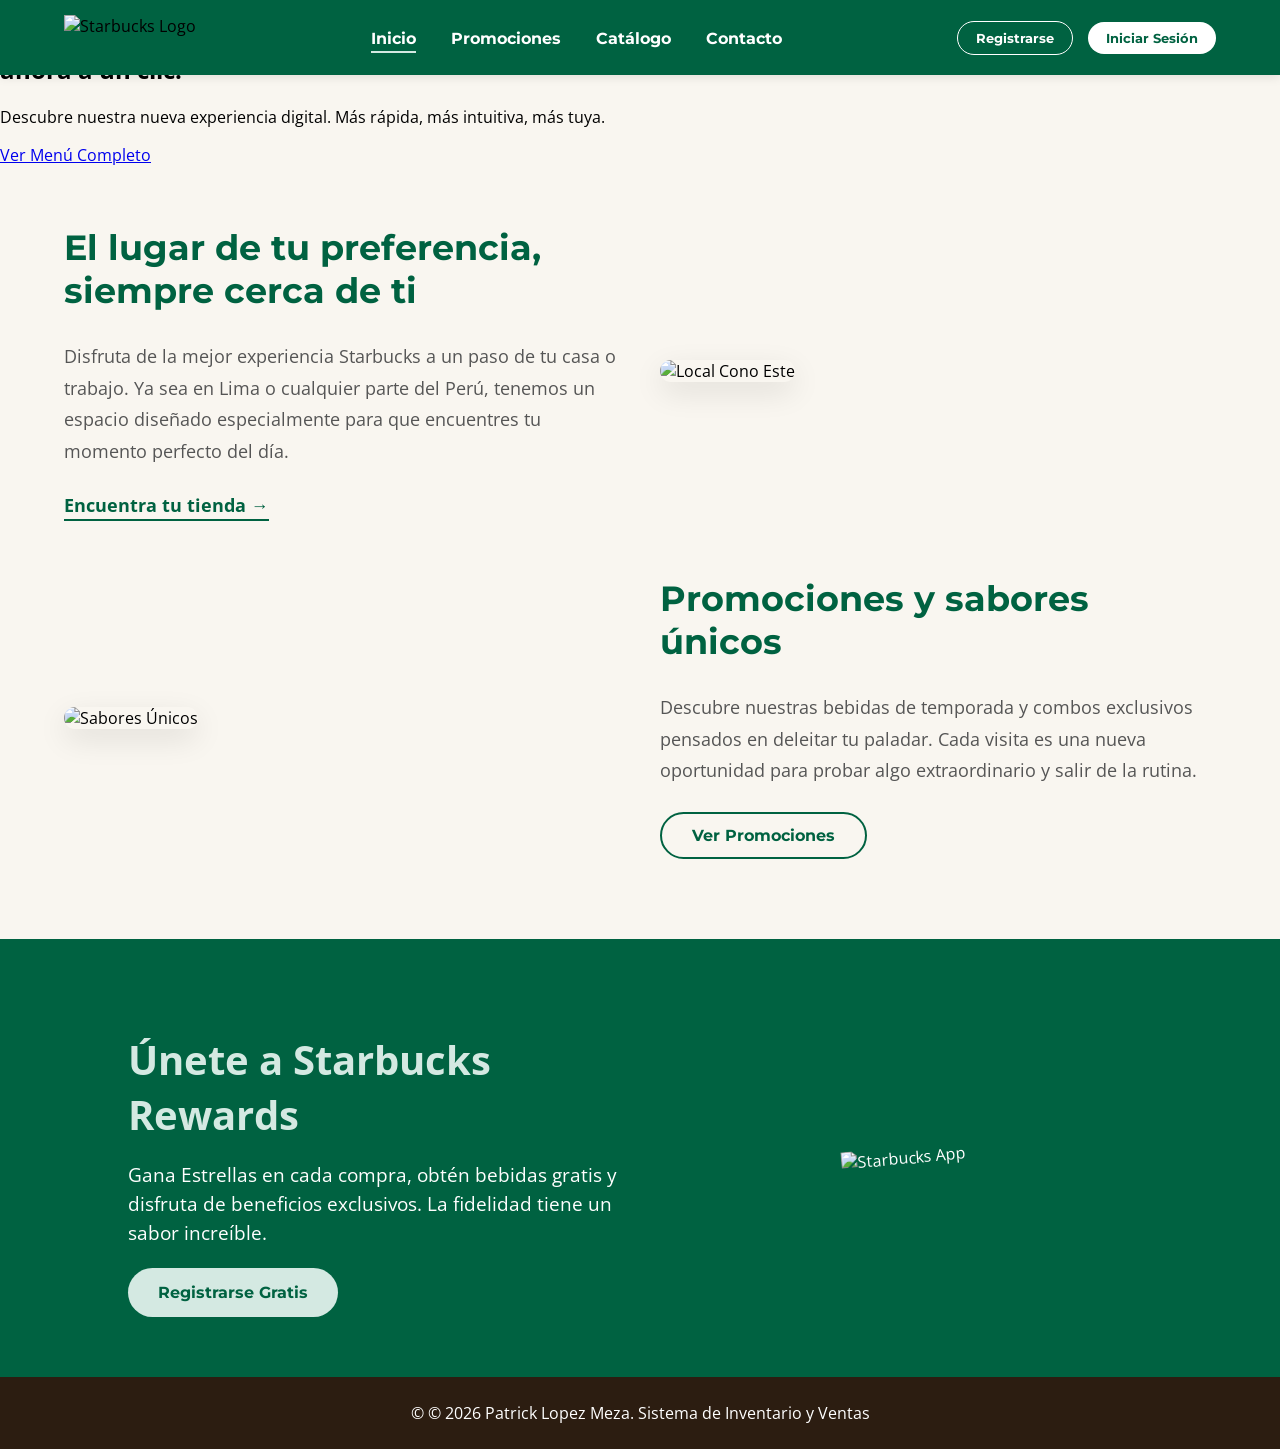
==== index.html @ 4b35770b "Actualizar autor del proyecto a Lopez Meza Patrick" ====
<!DOCTYPE html>
<html lang="es">
<head>
    <meta charset="UTF-8">
    <meta name="viewport" content="width=device-width, initial-scale=1.0">
    <title>Starbucks Perú | Inicio</title>
    <link rel="stylesheet" href="style.css">
    <link href="https://fonts.googleapis.com/css2?family=Montserrat:wght@400;700&family=Open+Sans:wght@400;600&display=swap" rel="stylesheet">
</head>
<body style="margin: 0; font-family: 'Open Sans', sans-serif; background-color: var(--crema, #f9f6f0);">

    <!-- HEADER UNIFICADO MAESTRO -->
    <header class="navbar" style="display: flex; justify-content: space-between; align-items: center; padding: 15px 5%; background-color: var(--verde-sirena, #006241); position: fixed; top: 0; width: 100%; z-index: 1000; box-shadow: 0 2px 10px rgba(0,0,0,0.1); box-sizing: border-box;">
        <div class="logo-container" style="display: flex; align-items: center;">
            <img src="logo.png" alt="Starbucks Logo" class="logo" style="height: 45px;">
        </div>
        <nav style="flex-grow: 1; text-align: center;">
            <ul class="nav-links" style="display: inline-flex; gap: 35px; list-style: none; margin: 0; padding: 0;">
                <li><a href="index.html" style="color: white; text-decoration: none; font-weight: bold; font-family: 'Montserrat', sans-serif; font-size: 1rem; border-bottom: 2px solid #d4e9e2; padding-bottom: 3px;">Inicio</a></li>
                <li><a href="promociones.html" style="color: white; text-decoration: none; font-weight: bold; font-family: 'Montserrat', sans-serif; font-size: 1rem;">Promociones</a></li>
                <li><a href="catalogo.html" style="color: white; text-decoration: none; font-weight: bold; font-family: 'Montserrat', sans-serif; font-size: 1rem;">Catálogo</a></li>
                <li><a href="contacto.html" style="color: white; text-decoration: none; font-weight: bold; font-family: 'Montserrat', sans-serif; font-size: 1rem;">Contacto</a></li>
            </ul>
        </nav>
        <div id="menu-usuario" style="display: flex; align-items: center; gap: 15px;">
            <button onclick="document.getElementById('modal-registro').style.display='flex'" style="background: transparent; border: 1px solid white; color: white; padding: 8px 18px; border-radius: 20px; font-weight: bold; cursor: pointer; font-family: 'Montserrat', sans-serif; transition: 0.3s;">Registrarse</button>
            <button onclick="document.getElementById('modal-login').style.display='flex'" style="background: white; border: none; color: var(--verde-sirena, #006241); padding: 8px 18px; border-radius: 20px; font-weight: bold; cursor: pointer; font-family: 'Montserrat', sans-serif; transition: 0.3s;">Iniciar Sesión</button>
        </div>
    </header>

    <main>
        <!-- HEROE O INICIO (LIMPIO PARA QUE MUESTRE LA FOTO) -->
        <section class="hero">
            <div class="hero-content">
                <h1>El arte del café,<br>ahora a un clic.</h1>
                <p>Descubre nuestra nueva experiencia digital. Más rápida, más intuitiva, más tuya.</p>
                <a href="catalogo.html" class="btn-secondary">Ver Menú Completo</a>
            </div>
        </section>

        <!-- SECCIÓN 1: CONO ESTE -->
        <section style="display: flex; flex-wrap: wrap; align-items: center; max-width: 1200px; margin: 60px auto; padding: 0 5%; gap: 40px;">
            <div style="flex: 1; min-width: 300px;">
                <h2 style="color: var(--verde-sirena, #006241); font-family: 'Montserrat', sans-serif; font-size: 2.2rem; margin-top: 0;">El lugar de tu preferencia, siempre cerca de ti</h2>
                <p style="color: #555; font-size: 1.1rem; line-height: 1.8; margin-bottom: 25px;">Disfruta de la mejor experiencia Starbucks a un paso de tu casa o trabajo. Ya sea en Lima o cualquier parte del Perú, tenemos un espacio diseñado especialmente para que encuentres tu momento perfecto del día.</p>
                <a href="contacto.html" style="color: var(--verde-sirena, #006241); font-weight: bold; text-decoration: none; border-bottom: 2px solid var(--verde-sirena, #006241); padding-bottom: 2px; font-size: 1.1rem;">Encuentra tu tienda &rarr;</a>
            </div>
            <div style="flex: 1; min-width: 300px;">
                <img src="cono-este.jpg" alt="Local Cono Este" style="width: 100%; border-radius: 15px; box-shadow: 0 10px 30px rgba(0,0,0,0.1); object-fit: cover; height: 350px;">
            </div>
        </section>

        <!-- SECCIÓN 2: SABORES ÚNICOS -->
        <section style="display: flex; flex-wrap: wrap; align-items: center; max-width: 1200px; margin: 60px auto 80px auto; padding: 0 5%; gap: 40px; flex-direction: row-reverse;">
            <div style="flex: 1; min-width: 300px;">
                <h2 style="color: var(--verde-sirena, #006241); font-family: 'Montserrat', sans-serif; font-size: 2.2rem; margin-top: 0;">Promociones y sabores únicos</h2>
                <p style="color: #555; font-size: 1.1rem; line-height: 1.8; margin-bottom: 25px;">Descubre nuestras bebidas de temporada y combos exclusivos pensados en deleitar tu paladar. Cada visita es una nueva oportunidad para probar algo extraordinario y salir de la rutina.</p>
                <a href="promociones.html" style="display: inline-block; background: transparent; color: var(--verde-sirena, #006241); padding: 12px 30px; border-radius: 30px; text-decoration: none; font-weight: bold; font-family: 'Montserrat', sans-serif; border: 2px solid var(--verde-sirena, #006241); transition: 0.3s;">Ver Promociones</a>
            </div>
            <div style="flex: 1; min-width: 300px;">
                <img src="fav-3.jpg" alt="Sabores Únicos" style="width: 100%; border-radius: 15px; box-shadow: 0 10px 30px rgba(0,0,0,0.1); object-fit: cover; height: 350px;">
            </div>
        </section>

        <!-- BANNER: STARBUCKS APLICACION -->
        <section class="rewards-banner" style="background-color: var(--verde-sirena, #006241); color: white; padding: 60px 10%; display: flex; align-items: center; justify-content: space-between; flex-wrap: wrap; gap: 30px;">
            <div style="flex: 1; min-width: 300px;">
                <h2 style="font-size: 2.5rem; margin-bottom: 15px; color: var(--verde-menta, #d4e9e2);">Únete a Starbucks Rewards</h2>
                <p style="font-size: 1.2rem; line-height: 1.5; margin-bottom: 20px;">Gana Estrellas en cada compra, obtén bebidas gratis y disfruta de beneficios exclusivos. La fidelidad tiene un sabor increíble.</p>
                <a href="#" onclick="document.getElementById('modal-registro').style.display='flex'" style="display: inline-block; background-color: var(--verde-menta, #d4e9e2); color: var(--verde-sirena, #006241); border: none; padding: 15px 30px; border-radius: 30px; text-decoration: none; font-weight: bold; font-family: 'Montserrat', sans-serif;">Registrarse Gratis</a>
            </div>
            <div style="flex: 1; min-width: 250px; text-align: center;">
                <img src="app-rewards.png" alt="Starbucks App" style="width: 100%; max-width: 250px; transform: rotate(-5deg);">
            </div>
        </section>
    </main>

    <!-- PIE DE PÁGINA -->
    <footer style="background-color: var(--cafe-oscuro, #2c1d11); color: white; text-align: center; padding: 25px;">
        <p style="margin: 0;">&copy; &copy; 2026 Patrick Lopez Meza. Sistema de Inventario y Ventas</p>
    </footer>

    <!-- MODALES Y CARRITO (MANTENIDOS INTACTOS Y OCULTOS POR DEFECTO) -->
    <div id="modal-registro" style="display: none; position: fixed; top: 0; left: 0; width: 100%; height: 100%; background: rgba(0,0,0,0.6); z-index: 2000; justify-content: center; align-items: center;">
        <div style="background: white; padding: 40px; border-radius: 15px; width: 90%; max-width: 500px; max-height: 90vh; overflow-y: auto; box-shadow: 0 10px 25px rgba(0,0,0,0.2);">
            <h2 style="color: var(--verde-sirena); margin-bottom: 25px; text-align: center;">Crear Cuenta</h2>
            <form id="form-registro" style="display: flex; flex-direction: column; gap: 15px;">
                <input type="text" id="reg-nombre" placeholder="Nombre completo" required style="padding: 12px; border: 1px solid #ddd; border-radius: 8px;">
                <div style="display: flex; gap: 10px;">
                    <input type="text" id="reg-apaterno" placeholder="Apellido Paterno" required style="padding: 12px; border: 1px solid #ddd; border-radius: 8px; width: 50%;">
                    <input type="text" id="reg-amaterno" placeholder="Apellido Materno" required style="padding: 12px; border: 1px solid #ddd; border-radius: 8px; width: 50%;">
                </div>
                <input type="tel" id="reg-telefono" placeholder="Teléfono" style="padding: 12px; border: 1px solid #ddd; border-radius: 8px;">
                <div style="display: flex; gap: 10px;">
                    <input type="text" id="reg-dni" placeholder="DNI (8 dígitos)" maxlength="8" style="padding: 12px; border: 1px solid #ddd; border-radius: 8px; width: 50%;">
                    <input type="text" id="reg-ruc" placeholder="RUC (Opcional)" maxlength="11" style="padding: 12px; border: 1px solid #ddd; border-radius: 8px; width: 50%;">
                </div>
                <input type="email" id="reg-correo" placeholder="Correo electrónico" required style="padding: 12px; border: 1px solid #ddd; border-radius: 8px;">
                <input type="password" id="reg-password" placeholder="Contraseña" required autocomplete="new-password" style="padding: 12px; border: 1px solid #ddd; border-radius: 8px;">
                
                <button type="submit" style="background-color: var(--verde-sirena); color: white; padding: 15px; border: none; border-radius: 25px; font-weight: bold; cursor: pointer; margin-top: 10px;">Registrarme</button>
                <button type="button" onclick="document.getElementById('modal-registro').style.display='none'" style="background: none; border: none; color: #777; text-decoration: underline; cursor: pointer; margin-top: 5px;">Cancelar</button>
            </form>
        </div>
    </div>

    <div id="modal-login" style="display: none; position: fixed; top: 0; left: 0; width: 100%; height: 100%; background: rgba(0,0,0,0.6); z-index: 2000; justify-content: center; align-items: center;">
        <div style="background: white; padding: 40px; border-radius: 15px; width: 90%; max-width: 400px; box-shadow: 0 10px 25px rgba(0,0,0,0.2);">
            <h2 style="color: var(--verde-sirena); margin-bottom: 25px; text-align: center;">Iniciar Sesión</h2>
            <form id="form-login" style="display: flex; flex-direction: column; gap: 15px;">
                <input type="email" id="login-correo" placeholder="Correo electrónico" required style="padding: 12px; border: 1px solid #ddd; border-radius: 8px;">
                <input type="password" id="login-password" placeholder="Contraseña" required autocomplete="current-password" style="padding: 12px; border: 1px solid #ddd; border-radius: 8px;">
                
                <button type="submit" style="background-color: var(--verde-sirena); color: white; padding: 15px; border: none; border-radius: 25px; font-weight: bold; cursor: pointer; margin-top: 10px;">Ingresar</button>
                <button type="button" onclick="document.getElementById('modal-login').style.display='none'" style="background: none; border: none; color: #777; text-decoration: underline; cursor: pointer; margin-top: 5px;">Cancelar</button>
            </form>
        </div>
    </div>

    <div id="overlay-carrito" onclick="cerrarCarrito()" style="display: none; position: fixed; top: 0; left: 0; width: 100%; height: 100vh; background: rgba(0,0,0,0.5); z-index: 1999; backdrop-filter: blur(2px);"></div>
    
    <div id="panel-carrito" style="display: none; position: fixed; top: 0; right: -400px; width: 100%; max-width: 400px; height: 100vh; background: white; box-shadow: -5px 0 25px rgba(0,0,0,0.2); z-index: 2000; flex-direction: column; transition: right 0.3s ease;">
        <div style="padding: 20px; background: var(--verde-sirena, #006241); color: white; display: flex; justify-content: space-between; align-items: center;">
            <h2 style="margin: 0; font-size: 1.5rem;">Mi Pedido 🛒</h2>
            <button onclick="cerrarCarrito()" style="background: none; border: none; color: white; font-size: 2rem; cursor: pointer; line-height: 1;">&times;</button>
        </div>
        
        <div id="items-carrito" style="flex-grow: 1; padding: 20px; overflow-y: auto; display: flex; flex-direction: column; gap: 15px;"></div>
        
        <div style="padding: 20px; border-top: 1px solid #ddd; background: #f9f9f9;">
            <div style="display: flex; justify-content: space-between; font-size: 1.3rem; font-weight: bold; margin-bottom: 15px; color: var(--cafe-oscuro, #2c1d11);">
                <span>Total:</span>
                <span id="total-carrito">S/ 0.00</span>
            </div>
            <button onclick="procesarCompra()" style="width: 100%; background: var(--verde-sirena, #006241); color: white; padding: 15px; border: none; border-radius: 25px; font-weight: bold; cursor: pointer; font-size: 1.1rem;">Confirmar Compra</button>
        </div>
    </div>

    <div id="modal-pago" style="display: none; position: fixed; top: 0; left: 0; width: 100%; height: 100%; background: rgba(0,0,0,0.5); z-index: 2001; justify-content: center; align-items: center;">
        <div style="background: white; padding: 30px; border-radius: 15px; width: 90%; max-width: 450px; box-shadow: 0 5px 15px rgba(0,0,0,0.3);">
            <h2 style="color: var(--verde-sirena); margin-bottom: 20px; text-align: center;">Completa tu Envío y Pago</h2>
            
            <div style="margin-bottom: 15px;">
                <label style="display: block; font-weight: bold; margin-bottom: 5px; color: #333; font-size: 0.9rem;">Selecciona tu Distrito:</label>
                <select id="select-distrito" style="width: 100%; padding: 10px; border: 1px solid #ddd; border-radius: 8px; font-size: 1rem;">
                    <option value="">Cargando distritos...</option>
                </select>
            </div>

            <div style="margin-bottom: 20px;">
                <label style="display: block; font-weight: bold; margin-bottom: 5px; color: #333; font-size: 0.9rem;">Dirección Exacta (Calle / Nro / Referencia):</label>
                <input type="text" id="input-direccion" placeholder="Ej. Av. Larco 123, Dpto 402" style="width: 100%; padding: 10px; border: 1px solid #ddd; border-radius: 8px; font-size: 1rem;">
            </div>

            <p style="font-weight: bold; margin-bottom: 15px; color: #555; text-align: center;">Elige tu método de pago:</p>
            
            <div style="display: flex; flex-direction: column; gap: 10px; margin-bottom: 20px;">
                <button onclick="finalizarPedido('Yape')" style="background: #7415b9; color: white; border: none; padding: 12px; border-radius: 8px; font-weight: bold; cursor: pointer;">Pagar con Yape / Plin</button>
                <button onclick="finalizarPedido('Tarjeta')" style="background: var(--verde-sirena); color: white; border: none; padding: 12px; border-radius: 8px; font-weight: bold; cursor: pointer;">Tarjeta de Crédito / Débito</button>
                <button onclick="finalizarPedido('Efectivo')" style="background: #555; color: white; border: none; padding: 12px; border-radius: 8px; font-weight: bold; cursor: pointer;">Efectivo contra entrega</button>
            </div>

            <button onclick="document.getElementById('modal-pago').style.display='none'" style="width: 100%; background: #ccc; color: #333; border: none; padding: 10px; border-radius: 8px; cursor: pointer; font-weight: bold;">Cancelar</button>
        </div>
    </div>

    <!-- CONEXIÓN A SUPABASE Y LÓGICA DEL SISTEMA -->
    <script type="module" src="app.js"></script>
    
</body>
</html>
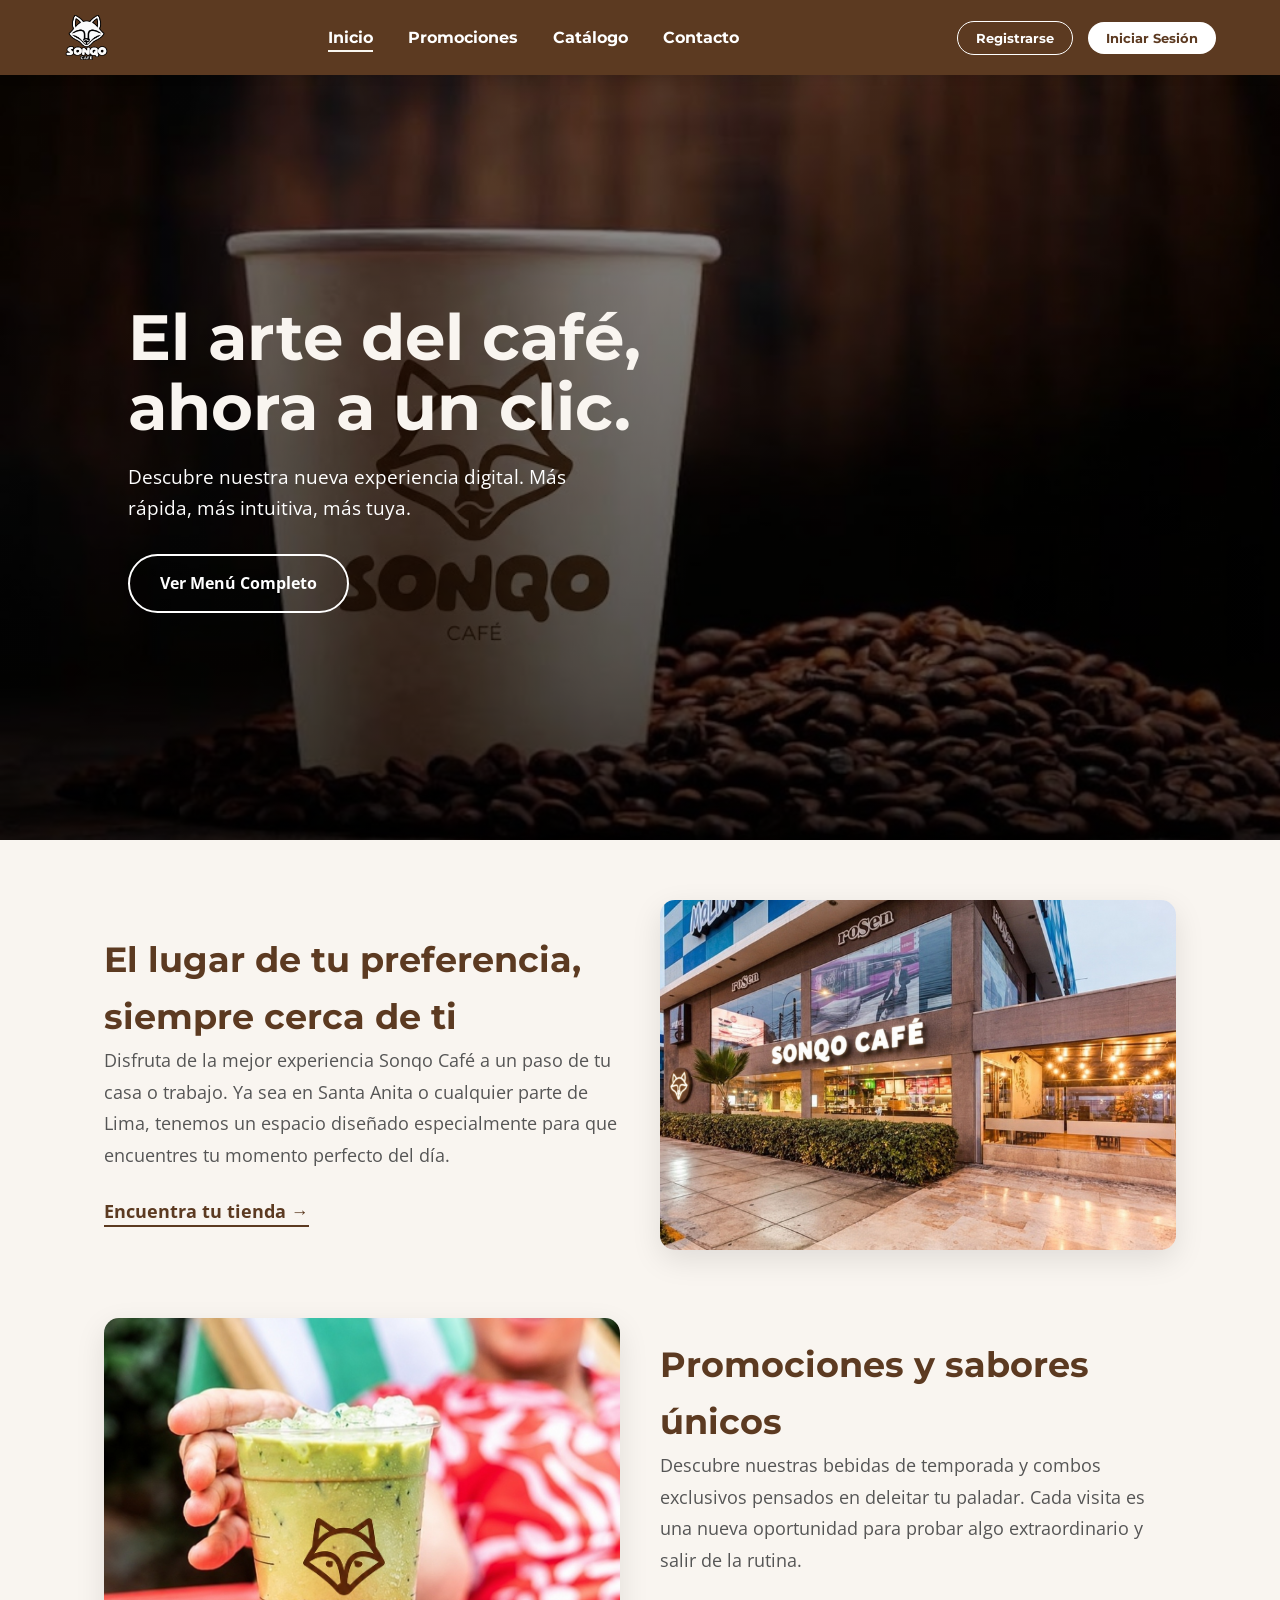
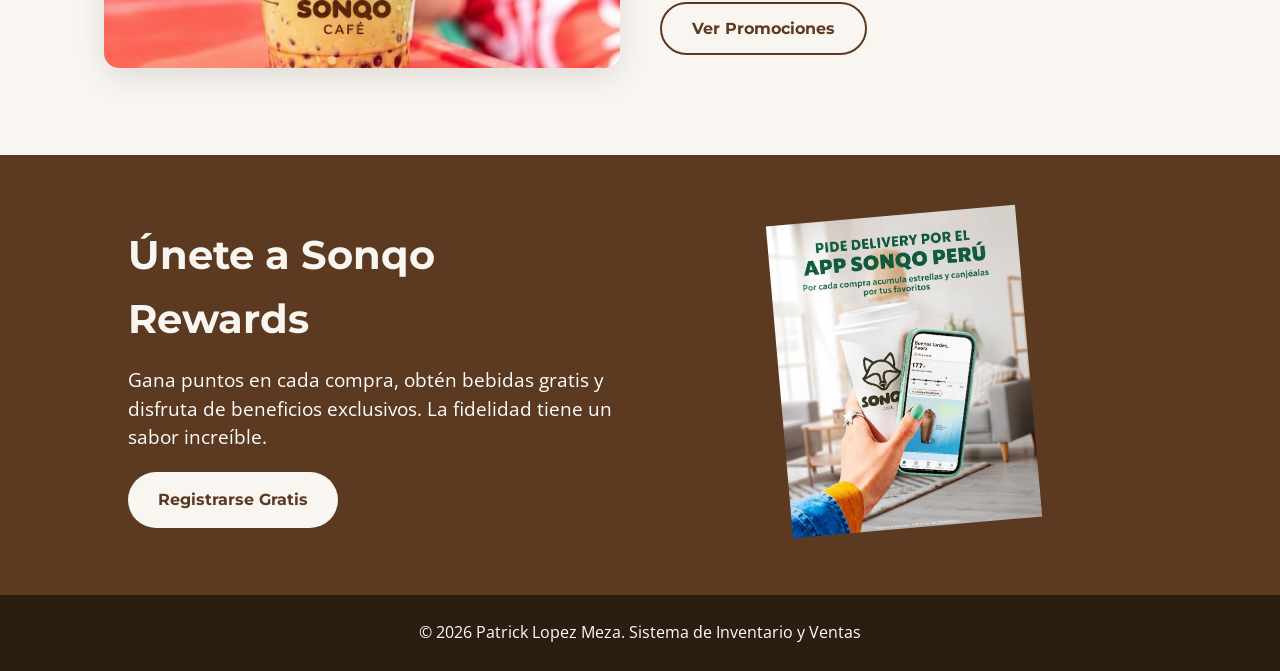
==== commit 547aade9: "cambio completo de sonqo cafe" ====
--- a/index.html
+++ b/index.html
@@ -3,20 +3,20 @@
 <head>
     <meta charset="UTF-8">
     <meta name="viewport" content="width=device-width, initial-scale=1.0">
-    <title>Starbucks Perú | Inicio</title>
+    <title>Sonqo Café | Inicio</title>
     <link rel="stylesheet" href="style.css">
     <link href="https://fonts.googleapis.com/css2?family=Montserrat:wght@400;700&family=Open+Sans:wght@400;600&display=swap" rel="stylesheet">
 </head>
 <body style="margin: 0; font-family: 'Open Sans', sans-serif; background-color: var(--crema, #f9f6f0);">
 
     <!-- HEADER UNIFICADO MAESTRO -->
-    <header class="navbar" style="display: flex; justify-content: space-between; align-items: center; padding: 15px 5%; background-color: var(--verde-sirena, #006241); position: fixed; top: 0; width: 100%; z-index: 1000; box-shadow: 0 2px 10px rgba(0,0,0,0.1); box-sizing: border-box;">
+    <header class="navbar" style="display: flex; justify-content: space-between; align-items: center; padding: 15px 5%; background-color: var(--marron-sonqo, #5c3a21); position: fixed; top: 0; width: 100%; z-index: 1000; box-shadow: 0 2px 10px rgba(0,0,0,0.1); box-sizing: border-box;">
         <div class="logo-container" style="display: flex; align-items: center;">
-            <img src="logo.png" alt="Starbucks Logo" class="logo" style="height: 45px;">
+            <img src="logo.png" alt="Sonqo Café Logo" class="logo" style="height: 45px;">
         </div>
         <nav style="flex-grow: 1; text-align: center;">
             <ul class="nav-links" style="display: inline-flex; gap: 35px; list-style: none; margin: 0; padding: 0;">
-                <li><a href="index.html" style="color: white; text-decoration: none; font-weight: bold; font-family: 'Montserrat', sans-serif; font-size: 1rem; border-bottom: 2px solid #d4e9e2; padding-bottom: 3px;">Inicio</a></li>
+                <li><a href="index.html" style="color: white; text-decoration: none; font-weight: bold; font-family: 'Montserrat', sans-serif; font-size: 1rem; border-bottom: 2px solid #f9f6f0; padding-bottom: 3px;">Inicio</a></li>
                 <li><a href="promociones.html" style="color: white; text-decoration: none; font-weight: bold; font-family: 'Montserrat', sans-serif; font-size: 1rem;">Promociones</a></li>
                 <li><a href="catalogo.html" style="color: white; text-decoration: none; font-weight: bold; font-family: 'Montserrat', sans-serif; font-size: 1rem;">Catálogo</a></li>
                 <li><a href="contacto.html" style="color: white; text-decoration: none; font-weight: bold; font-family: 'Montserrat', sans-serif; font-size: 1rem;">Contacto</a></li>
@@ -24,7 +24,7 @@
         </nav>
         <div id="menu-usuario" style="display: flex; align-items: center; gap: 15px;">
             <button onclick="document.getElementById('modal-registro').style.display='flex'" style="background: transparent; border: 1px solid white; color: white; padding: 8px 18px; border-radius: 20px; font-weight: bold; cursor: pointer; font-family: 'Montserrat', sans-serif; transition: 0.3s;">Registrarse</button>
-            <button onclick="document.getElementById('modal-login').style.display='flex'" style="background: white; border: none; color: var(--verde-sirena, #006241); padding: 8px 18px; border-radius: 20px; font-weight: bold; cursor: pointer; font-family: 'Montserrat', sans-serif; transition: 0.3s;">Iniciar Sesión</button>
+            <button onclick="document.getElementById('modal-login').style.display='flex'" style="background: white; border: none; color: var(--marron-sonqo, #5c3a21); padding: 8px 18px; border-radius: 20px; font-weight: bold; cursor: pointer; font-family: 'Montserrat', sans-serif; transition: 0.3s;">Iniciar Sesión</button>
         </div>
     </header>
 
@@ -41,49 +41,49 @@
         <!-- SECCIÓN 1: CONO ESTE -->
         <section style="display: flex; flex-wrap: wrap; align-items: center; max-width: 1200px; margin: 60px auto; padding: 0 5%; gap: 40px;">
             <div style="flex: 1; min-width: 300px;">
-                <h2 style="color: var(--verde-sirena, #006241); font-family: 'Montserrat', sans-serif; font-size: 2.2rem; margin-top: 0;">El lugar de tu preferencia, siempre cerca de ti</h2>
-                <p style="color: #555; font-size: 1.1rem; line-height: 1.8; margin-bottom: 25px;">Disfruta de la mejor experiencia Starbucks a un paso de tu casa o trabajo. Ya sea en Lima o cualquier parte del Perú, tenemos un espacio diseñado especialmente para que encuentres tu momento perfecto del día.</p>
-                <a href="contacto.html" style="color: var(--verde-sirena, #006241); font-weight: bold; text-decoration: none; border-bottom: 2px solid var(--verde-sirena, #006241); padding-bottom: 2px; font-size: 1.1rem;">Encuentra tu tienda &rarr;</a>
+                <h2 style="color: var(--marron-sonqo, #5c3a21); font-family: 'Montserrat', sans-serif; font-size: 2.2rem; margin-top: 0;">El lugar de tu preferencia, siempre cerca de ti</h2>
+                <p style="color: #555; font-size: 1.1rem; line-height: 1.8; margin-bottom: 25px;">Disfruta de la mejor experiencia Sonqo Café a un paso de tu casa o trabajo. Ya sea en Santa Anita o cualquier parte de Lima, tenemos un espacio diseñado especialmente para que encuentres tu momento perfecto del día.</p>
+                <a href="contacto.html" style="color: var(--marron-sonqo, #5c3a21); font-weight: bold; text-decoration: none; border-bottom: 2px solid var(--marron-sonqo, #5c3a21); padding-bottom: 2px; font-size: 1.1rem;">Encuentra tu tienda &rarr;</a>
             </div>
             <div style="flex: 1; min-width: 300px;">
-                <img src="cono-este.jpg" alt="Local Cono Este" style="width: 100%; border-radius: 15px; box-shadow: 0 10px 30px rgba(0,0,0,0.1); object-fit: cover; height: 350px;">
+                <img src="cono-este.jpg" alt="Local Sonqo Cafe" style="width: 100%; border-radius: 15px; box-shadow: 0 10px 30px rgba(0,0,0,0.1); object-fit: cover; height: 350px;">
             </div>
         </section>
 
         <!-- SECCIÓN 2: SABORES ÚNICOS -->
         <section style="display: flex; flex-wrap: wrap; align-items: center; max-width: 1200px; margin: 60px auto 80px auto; padding: 0 5%; gap: 40px; flex-direction: row-reverse;">
             <div style="flex: 1; min-width: 300px;">
-                <h2 style="color: var(--verde-sirena, #006241); font-family: 'Montserrat', sans-serif; font-size: 2.2rem; margin-top: 0;">Promociones y sabores únicos</h2>
+                <h2 style="color: var(--marron-sonqo, #5c3a21); font-family: 'Montserrat', sans-serif; font-size: 2.2rem; margin-top: 0;">Promociones y sabores únicos</h2>
                 <p style="color: #555; font-size: 1.1rem; line-height: 1.8; margin-bottom: 25px;">Descubre nuestras bebidas de temporada y combos exclusivos pensados en deleitar tu paladar. Cada visita es una nueva oportunidad para probar algo extraordinario y salir de la rutina.</p>
-                <a href="promociones.html" style="display: inline-block; background: transparent; color: var(--verde-sirena, #006241); padding: 12px 30px; border-radius: 30px; text-decoration: none; font-weight: bold; font-family: 'Montserrat', sans-serif; border: 2px solid var(--verde-sirena, #006241); transition: 0.3s;">Ver Promociones</a>
+                <a href="promociones.html" style="display: inline-block; background: transparent; color: var(--marron-sonqo, #5c3a21); padding: 12px 30px; border-radius: 30px; text-decoration: none; font-weight: bold; font-family: 'Montserrat', sans-serif; border: 2px solid var(--marron-sonqo, #5c3a21); transition: 0.3s;">Ver Promociones</a>
             </div>
             <div style="flex: 1; min-width: 300px;">
                 <img src="fav-3.jpg" alt="Sabores Únicos" style="width: 100%; border-radius: 15px; box-shadow: 0 10px 30px rgba(0,0,0,0.1); object-fit: cover; height: 350px;">
             </div>
         </section>
 
-        <!-- BANNER: STARBUCKS APLICACION -->
-        <section class="rewards-banner" style="background-color: var(--verde-sirena, #006241); color: white; padding: 60px 10%; display: flex; align-items: center; justify-content: space-between; flex-wrap: wrap; gap: 30px;">
+        <!-- BANNER: SONQO REWARDS -->
+        <section class="rewards-banner" style="background-color: var(--marron-sonqo, #5c3a21); color: white; padding: 60px 10%; display: flex; align-items: center; justify-content: space-between; flex-wrap: wrap; gap: 30px;">
             <div style="flex: 1; min-width: 300px;">
-                <h2 style="font-size: 2.5rem; margin-bottom: 15px; color: var(--verde-menta, #d4e9e2);">Únete a Starbucks Rewards</h2>
-                <p style="font-size: 1.2rem; line-height: 1.5; margin-bottom: 20px;">Gana Estrellas en cada compra, obtén bebidas gratis y disfruta de beneficios exclusivos. La fidelidad tiene un sabor increíble.</p>
-                <a href="#" onclick="document.getElementById('modal-registro').style.display='flex'" style="display: inline-block; background-color: var(--verde-menta, #d4e9e2); color: var(--verde-sirena, #006241); border: none; padding: 15px 30px; border-radius: 30px; text-decoration: none; font-weight: bold; font-family: 'Montserrat', sans-serif;">Registrarse Gratis</a>
+                <h2 style="font-size: 2.5rem; margin-bottom: 15px; color: var(--crema, #f9f6f0);">Únete a Sonqo Rewards</h2>
+                <p style="font-size: 1.2rem; line-height: 1.5; margin-bottom: 20px;">Gana puntos en cada compra, obtén bebidas gratis y disfruta de beneficios exclusivos. La fidelidad tiene un sabor increíble.</p>
+                <a href="#" onclick="document.getElementById('modal-registro').style.display='flex'" style="display: inline-block; background-color: var(--crema, #f9f6f0); color: var(--marron-sonqo, #5c3a21); border: none; padding: 15px 30px; border-radius: 30px; text-decoration: none; font-weight: bold; font-family: 'Montserrat', sans-serif;">Registrarse Gratis</a>
             </div>
             <div style="flex: 1; min-width: 250px; text-align: center;">
-                <img src="app-rewards.png" alt="Starbucks App" style="width: 100%; max-width: 250px; transform: rotate(-5deg);">
+                <img src="app-rewards.png" alt="Sonqo App" style="width: 100%; max-width: 250px; transform: rotate(-5deg);">
             </div>
         </section>
     </main>
 
     <!-- PIE DE PÁGINA -->
     <footer style="background-color: var(--cafe-oscuro, #2c1d11); color: white; text-align: center; padding: 25px;">
-        <p style="margin: 0;">&copy; &copy; 2026 Patrick Lopez Meza. Sistema de Inventario y Ventas</p>
+        <p style="margin: 0;">&copy; 2026 Patrick Lopez Meza. Sistema de Inventario y Ventas</p>
     </footer>
 
-    <!-- MODALES Y CARRITO (MANTENIDOS INTACTOS Y OCULTOS POR DEFECTO) -->
+    <!-- MODALES Y CARRITO -->
     <div id="modal-registro" style="display: none; position: fixed; top: 0; left: 0; width: 100%; height: 100%; background: rgba(0,0,0,0.6); z-index: 2000; justify-content: center; align-items: center;">
         <div style="background: white; padding: 40px; border-radius: 15px; width: 90%; max-width: 500px; max-height: 90vh; overflow-y: auto; box-shadow: 0 10px 25px rgba(0,0,0,0.2);">
-            <h2 style="color: var(--verde-sirena); margin-bottom: 25px; text-align: center;">Crear Cuenta</h2>
+            <h2 style="color: var(--marron-sonqo, #5c3a21); margin-bottom: 25px; text-align: center;">Crear Cuenta</h2>
             <form id="form-registro" style="display: flex; flex-direction: column; gap: 15px;">
                 <input type="text" id="reg-nombre" placeholder="Nombre completo" required style="padding: 12px; border: 1px solid #ddd; border-radius: 8px;">
                 <div style="display: flex; gap: 10px;">
@@ -98,7 +98,7 @@
                 <input type="email" id="reg-correo" placeholder="Correo electrónico" required style="padding: 12px; border: 1px solid #ddd; border-radius: 8px;">
                 <input type="password" id="reg-password" placeholder="Contraseña" required autocomplete="new-password" style="padding: 12px; border: 1px solid #ddd; border-radius: 8px;">
                 
-                <button type="submit" style="background-color: var(--verde-sirena); color: white; padding: 15px; border: none; border-radius: 25px; font-weight: bold; cursor: pointer; margin-top: 10px;">Registrarme</button>
+                <button type="submit" style="background-color: var(--marron-sonqo, #5c3a21); color: white; padding: 15px; border: none; border-radius: 25px; font-weight: bold; cursor: pointer; margin-top: 10px;">Registrarme</button>
                 <button type="button" onclick="document.getElementById('modal-registro').style.display='none'" style="background: none; border: none; color: #777; text-decoration: underline; cursor: pointer; margin-top: 5px;">Cancelar</button>
             </form>
         </div>
@@ -106,12 +106,12 @@
 
     <div id="modal-login" style="display: none; position: fixed; top: 0; left: 0; width: 100%; height: 100%; background: rgba(0,0,0,0.6); z-index: 2000; justify-content: center; align-items: center;">
         <div style="background: white; padding: 40px; border-radius: 15px; width: 90%; max-width: 400px; box-shadow: 0 10px 25px rgba(0,0,0,0.2);">
-            <h2 style="color: var(--verde-sirena); margin-bottom: 25px; text-align: center;">Iniciar Sesión</h2>
+            <h2 style="color: var(--marron-sonqo, #5c3a21); margin-bottom: 25px; text-align: center;">Iniciar Sesión</h2>
             <form id="form-login" style="display: flex; flex-direction: column; gap: 15px;">
                 <input type="email" id="login-correo" placeholder="Correo electrónico" required style="padding: 12px; border: 1px solid #ddd; border-radius: 8px;">
                 <input type="password" id="login-password" placeholder="Contraseña" required autocomplete="current-password" style="padding: 12px; border: 1px solid #ddd; border-radius: 8px;">
                 
-                <button type="submit" style="background-color: var(--verde-sirena); color: white; padding: 15px; border: none; border-radius: 25px; font-weight: bold; cursor: pointer; margin-top: 10px;">Ingresar</button>
+                <button type="submit" style="background-color: var(--marron-sonqo, #5c3a21); color: white; padding: 15px; border: none; border-radius: 25px; font-weight: bold; cursor: pointer; margin-top: 10px;">Ingresar</button>
                 <button type="button" onclick="document.getElementById('modal-login').style.display='none'" style="background: none; border: none; color: #777; text-decoration: underline; cursor: pointer; margin-top: 5px;">Cancelar</button>
             </form>
         </div>
@@ -120,7 +120,7 @@
     <div id="overlay-carrito" onclick="cerrarCarrito()" style="display: none; position: fixed; top: 0; left: 0; width: 100%; height: 100vh; background: rgba(0,0,0,0.5); z-index: 1999; backdrop-filter: blur(2px);"></div>
     
     <div id="panel-carrito" style="display: none; position: fixed; top: 0; right: -400px; width: 100%; max-width: 400px; height: 100vh; background: white; box-shadow: -5px 0 25px rgba(0,0,0,0.2); z-index: 2000; flex-direction: column; transition: right 0.3s ease;">
-        <div style="padding: 20px; background: var(--verde-sirena, #006241); color: white; display: flex; justify-content: space-between; align-items: center;">
+        <div style="padding: 20px; background: var(--marron-sonqo, #5c3a21); color: white; display: flex; justify-content: space-between; align-items: center;">
             <h2 style="margin: 0; font-size: 1.5rem;">Mi Pedido 🛒</h2>
             <button onclick="cerrarCarrito()" style="background: none; border: none; color: white; font-size: 2rem; cursor: pointer; line-height: 1;">&times;</button>
         </div>
@@ -132,13 +132,13 @@
                 <span>Total:</span>
                 <span id="total-carrito">S/ 0.00</span>
             </div>
-            <button onclick="procesarCompra()" style="width: 100%; background: var(--verde-sirena, #006241); color: white; padding: 15px; border: none; border-radius: 25px; font-weight: bold; cursor: pointer; font-size: 1.1rem;">Confirmar Compra</button>
+            <button onclick="procesarCompra()" style="width: 100%; background: var(--marron-sonqo, #5c3a21); color: white; padding: 15px; border: none; border-radius: 25px; font-weight: bold; cursor: pointer; font-size: 1.1rem;">Confirmar Compra</button>
         </div>
     </div>
 
     <div id="modal-pago" style="display: none; position: fixed; top: 0; left: 0; width: 100%; height: 100%; background: rgba(0,0,0,0.5); z-index: 2001; justify-content: center; align-items: center;">
         <div style="background: white; padding: 30px; border-radius: 15px; width: 90%; max-width: 450px; box-shadow: 0 5px 15px rgba(0,0,0,0.3);">
-            <h2 style="color: var(--verde-sirena); margin-bottom: 20px; text-align: center;">Completa tu Envío y Pago</h2>
+            <h2 style="color: var(--marron-sonqo, #5c3a21); margin-bottom: 20px; text-align: center;">Completa tu Envío y Pago</h2>
             
             <div style="margin-bottom: 15px;">
                 <label style="display: block; font-weight: bold; margin-bottom: 5px; color: #333; font-size: 0.9rem;">Selecciona tu Distrito:</label>
@@ -149,14 +149,14 @@
 
             <div style="margin-bottom: 20px;">
                 <label style="display: block; font-weight: bold; margin-bottom: 5px; color: #333; font-size: 0.9rem;">Dirección Exacta (Calle / Nro / Referencia):</label>
-                <input type="text" id="input-direccion" placeholder="Ej. Av. Larco 123, Dpto 402" style="width: 100%; padding: 10px; border: 1px solid #ddd; border-radius: 8px; font-size: 1rem;">
+                <input type="text" id="input-direccion" placeholder="Ej. Av. Los Alcanfores 1285" style="width: 100%; padding: 10px; border: 1px solid #ddd; border-radius: 8px; font-size: 1rem;">
             </div>
 
             <p style="font-weight: bold; margin-bottom: 15px; color: #555; text-align: center;">Elige tu método de pago:</p>
             
             <div style="display: flex; flex-direction: column; gap: 10px; margin-bottom: 20px;">
                 <button onclick="finalizarPedido('Yape')" style="background: #7415b9; color: white; border: none; padding: 12px; border-radius: 8px; font-weight: bold; cursor: pointer;">Pagar con Yape / Plin</button>
-                <button onclick="finalizarPedido('Tarjeta')" style="background: var(--verde-sirena); color: white; border: none; padding: 12px; border-radius: 8px; font-weight: bold; cursor: pointer;">Tarjeta de Crédito / Débito</button>
+                <button onclick="finalizarPedido('Tarjeta')" style="background: var(--marron-sonqo, #5c3a21); color: white; border: none; padding: 12px; border-radius: 8px; font-weight: bold; cursor: pointer;">Tarjeta de Crédito / Débito</button>
                 <button onclick="finalizarPedido('Efectivo')" style="background: #555; color: white; border: none; padding: 12px; border-radius: 8px; font-weight: bold; cursor: pointer;">Efectivo contra entrega</button>
             </div>
 
--- a/style.css
+++ b/style.css
@@ -0,0 +1,237 @@
+/* ==========================================================================
+   1. ELEMENTOS BÁSICOS Y TÉCNICA (Teoría del color y Tipografía)
+   ========================================================================== */
+:root {
+    /* Paleta de Colores Oficial Sonqo Cafe */
+    --marron-sonqo: #5c3a21; /* Reemplaza al verde-sirena */
+    --verde-menta: #d4e9e2; /* Mantenido para acentos suaves si se requiere */
+    --cafe-oscuro: #2c1d11;
+    --crema: #f9f5f0;
+    --blanco: #ffffff;
+    --gris-texto: #555555;
+    
+    /* Variables de tipografía */
+    --fuente-titulos: 'Montserrat', sans-serif;
+    --fuente-textos: 'Open Sans', sans-serif;
+}
+
+/* Reset básico para adaptabilidad espacial */
+* {
+    margin: 0;
+    padding: 0;
+    box-sizing: border-box;
+}
+
+body {
+    font-family: var(--fuente-textos);
+    background-color: var(--crema);
+    color: var(--cafe-oscuro);
+    line-height: 1.6;
+    display: flex;
+    flex-direction: column;
+    min-height: 100vh;
+}
+
+/* ==========================================================================
+   2. JERARQUÍA VISUAL Y ESTÉTICA (Tipografía y Navegación)
+   ========================================================================== */
+h1, h2, h3, h4 {
+    font-family: var(--fuente-titulos);
+    color: var(--marron-sonqo);
+}
+
+/* Barra de navegación (Equilibrio y Alineación) */
+.navbar {
+    display: flex;
+    justify-content: space-between;
+    align-items: center;
+    padding: 15px 5%;
+    background-color: var(--marron-sonqo);
+    position: fixed;
+    top: 0;
+    width: 100%;
+    z-index: 1000;
+    box-shadow: 0 2px 10px rgba(0,0,0,0.1);
+}
+
+.nav-links {
+    display: inline-flex;
+    gap: 35px;
+    list-style: none;
+}
+
+.nav-links a {
+    color: var(--blanco);
+    text-decoration: none;
+    font-weight: bold;
+    font-family: var(--fuente-titulos);
+    font-size: 1rem;
+    transition: color 0.3s ease;
+}
+
+.nav-links a:hover {
+    color: var(--crema);
+}
+
+/* ==========================================================================
+   3. PRINCIPIOS FUNDAMENTALES (Repetición, Espacio en Blanco y Contraste)
+   ========================================================================== */
+/* Contenedor de Tarjetas (Catálogo y Promociones) */
+.cards-container {
+    display: flex;
+    flex-wrap: wrap;
+    justify-content: center;
+    gap: 30px;
+    padding: 20px 5%;
+    max-width: 1300px;
+    margin: 0 auto;
+}
+
+/* Diseño de Tarjetas de Producto (Forma y Proporción) */
+.card {
+    background-color: var(--blanco);
+    border-radius: 15px;
+    overflow: hidden;
+    box-shadow: 0 5px 15px rgba(0,0,0,0.05);
+    transition: transform 0.3s ease, box-shadow 0.3s ease;
+    display: flex;
+    flex-direction: column;
+}
+
+.card:hover {
+    transform: translateY(-5px);
+    box-shadow: 0 10px 25px rgba(0,0,0,0.15);
+}
+
+.card img {
+    width: 100%;
+    height: 250px;
+    object-fit: cover;
+}
+
+.card-info {
+    padding: 20px;
+    text-align: center;
+    display: flex;
+    flex-direction: column;
+    flex-grow: 1;
+}
+
+/* ==========================================================================
+   4. PERSUASIÓN Y FUNCIONALIDAD (Llamados a la Acción)
+   ========================================================================== */
+.btn-primary {
+    background-color: var(--marron-sonqo);
+    color: var(--blanco);
+    border: none;
+    padding: 12px 25px;
+    border-radius: 25px;
+    font-weight: bold;
+    font-family: var(--fuente-titulos);
+    cursor: pointer;
+    transition: background-color 0.3s ease, transform 0.2s ease;
+    width: 100%;
+}
+
+.btn-primary:hover {
+    background-color: var(--cafe-oscuro);
+    transform: scale(1.02);
+}
+
+/* Inputs y Formularios (Funcionalidad útil) */
+input, select, textarea {
+    font-family: var(--fuente-textos);
+    font-size: 1rem;
+}
+
+input:focus, select:focus, textarea:focus {
+    outline: none;
+    border-color: var(--marron-sonqo) !important;
+    box-shadow: 0 0 5px rgba(92, 58, 33, 0.3);
+}
+
+/* ==========================================================================
+   5. ADAPTABILIDAD (Responsive Design para múltiples formatos)
+   ========================================================================== */
+@media (max-width: 992px) {
+    .card {
+        width: 45% !important; /* Dos columnas en tablets */
+    }
+}
+
+@media (max-width: 768px) {
+    .navbar {
+        flex-direction: column;
+        padding: 15px;
+        gap: 15px;
+    }
+    
+    .nav-links {
+        gap: 15px;
+        flex-wrap: wrap;
+        justify-content: center;
+    }
+    
+    .card {
+        width: 100% !important; /* Una columna en celulares */
+    }
+    
+    section {
+        flex-direction: column !important;
+    }
+}
+/* ==========================================================================
+   6. ESTILOS DEL BANNER PRINCIPAL (HERO) RESTAURADOS
+   ========================================================================== */
+.hero {
+    height: 85vh; 
+    background-image: linear-gradient(rgba(0, 0, 0, 0.4), rgba(0, 0, 0, 0.7)), url('hero-cafe.jpg');
+    background-size: cover; 
+    background-position: center top; 
+    display: flex;
+    align-items: center;
+    padding: 0 10%;
+    margin-top: 75px; /* Evita que el header tape la imagen */
+}
+
+.hero-content {
+    text-align: left;
+}
+
+.hero-content h1 {
+    font-size: 4rem;
+    margin-bottom: 20px;
+    color: var(--crema);
+    line-height: 1.1;
+}
+
+.hero-content p {
+    font-size: 1.2rem;
+    max-width: 500px;
+    line-height: 1.6;
+    color: var(--blanco);
+    margin-bottom: 30px;
+}
+
+.btn-secondary {
+    display: inline-block;
+    background-color: transparent;
+    color: var(--blanco);
+    padding: 15px 30px;
+    border: 2px solid var(--blanco);
+    border-radius: 50px;
+    text-decoration: none;
+    font-weight: bold;
+    transition: background-color 0.3s ease, color 0.3s ease;
+}
+
+.btn-secondary:hover {
+    background-color: var(--blanco);
+    color: var(--marron-sonqo);
+}
+
+/* Ajuste para celulares */
+@media (max-width: 768px) {
+    .hero-content h1 { font-size: 2.5rem; }
+    .hero { height: 65vh; }
+}
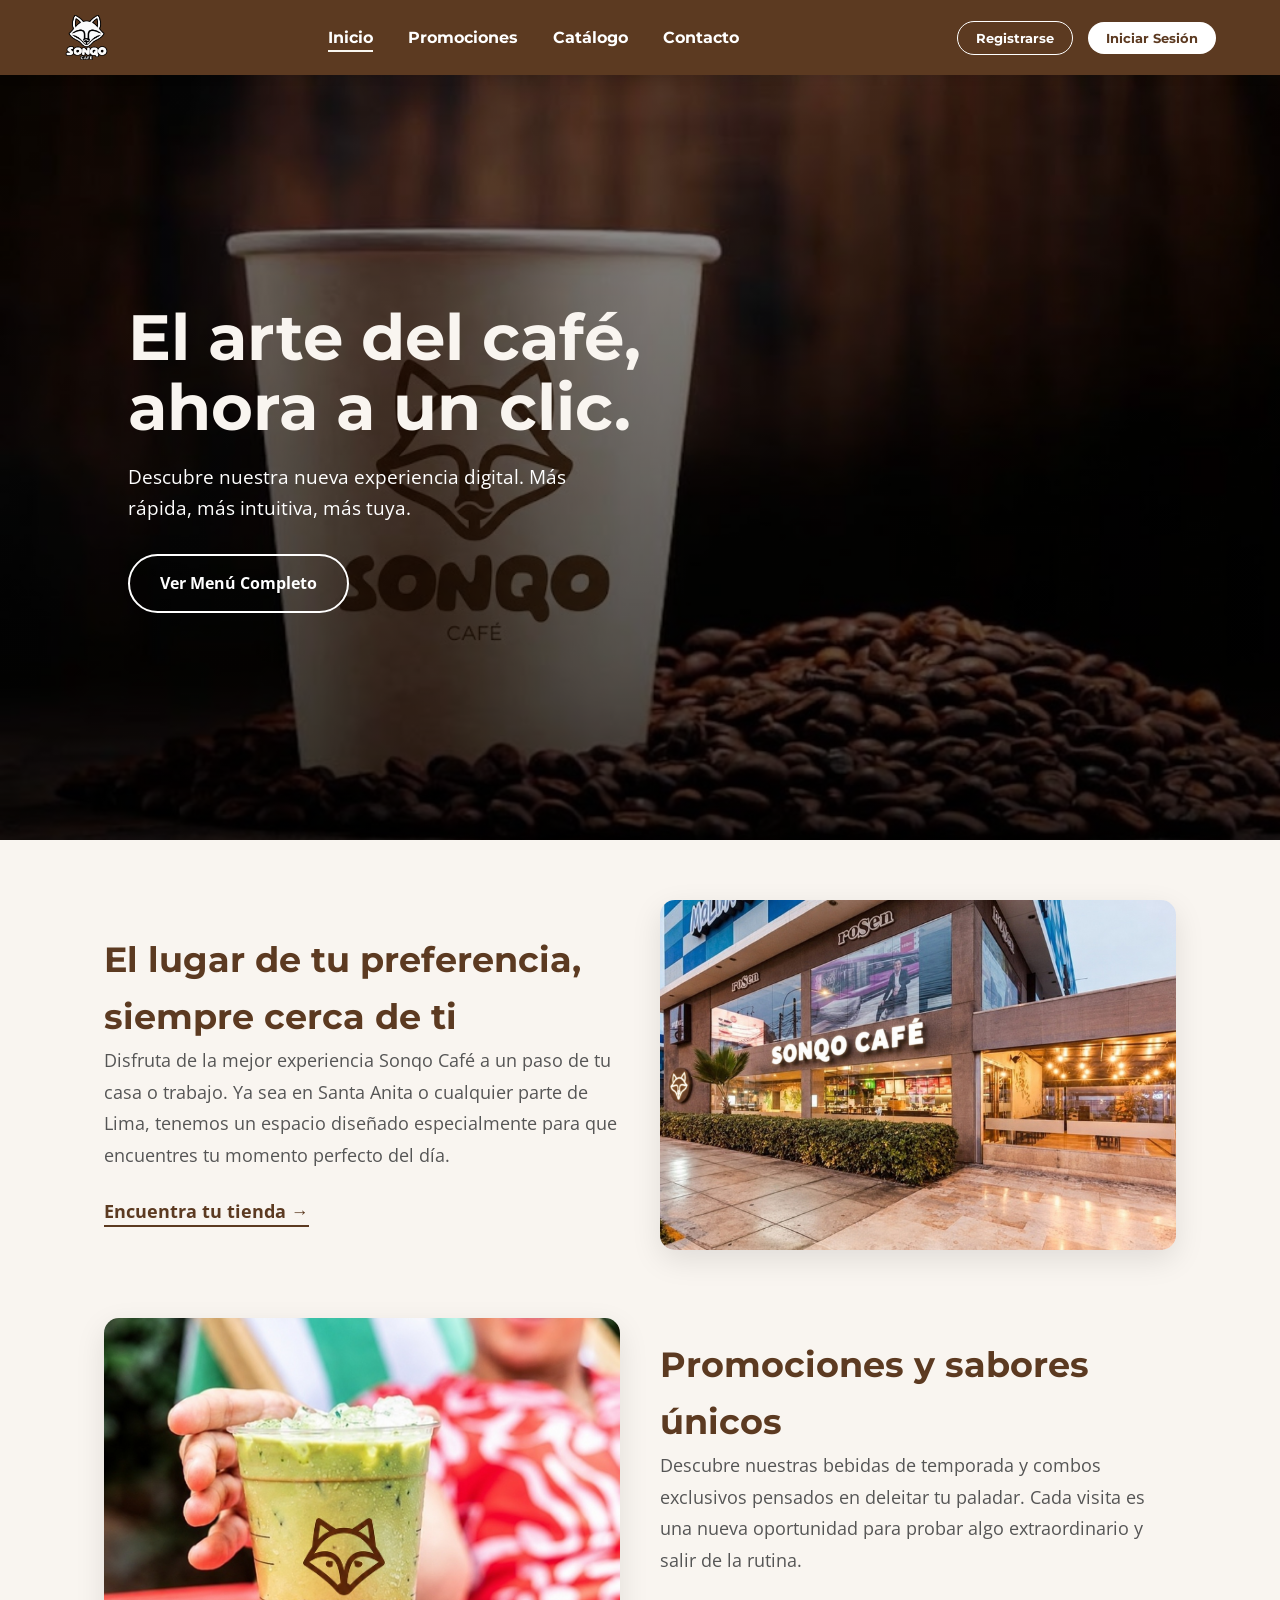
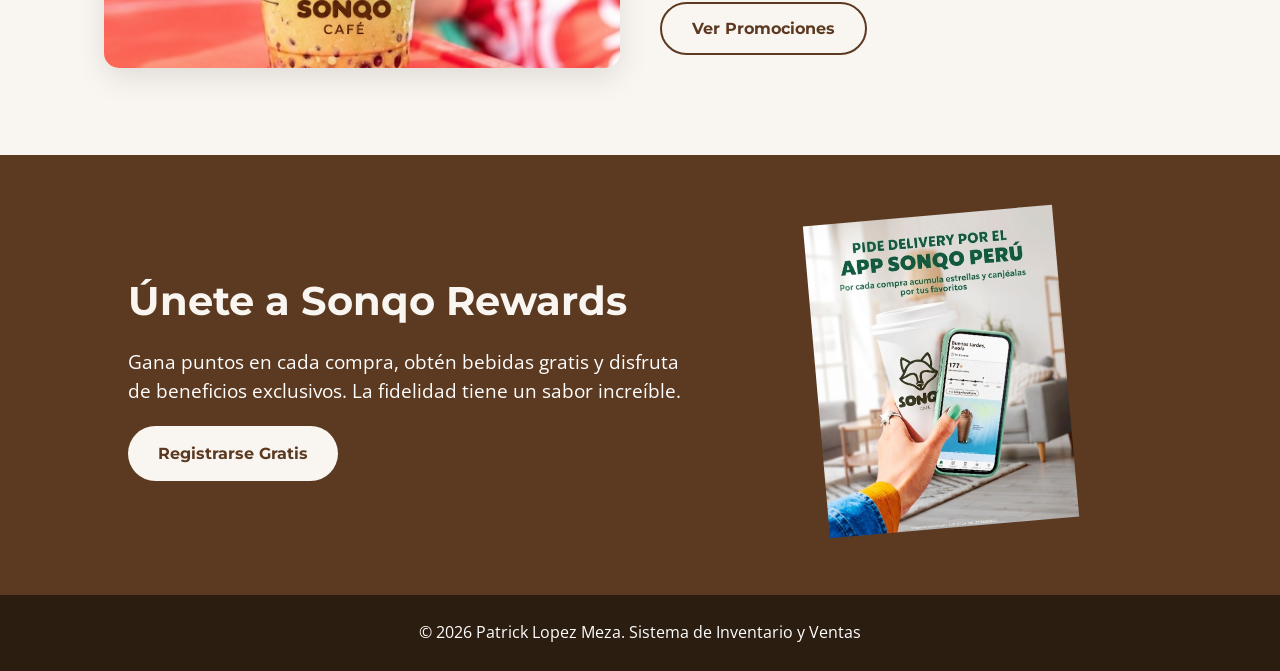
==== commit 38797010: "final feliz" ====
--- a/index.html
+++ b/index.html
@@ -12,7 +12,7 @@
     <!-- HEADER UNIFICADO MAESTRO -->
     <header class="navbar" style="display: flex; justify-content: space-between; align-items: center; padding: 15px 5%; background-color: var(--marron-sonqo, #5c3a21); position: fixed; top: 0; width: 100%; z-index: 1000; box-shadow: 0 2px 10px rgba(0,0,0,0.1); box-sizing: border-box;">
         <div class="logo-container" style="display: flex; align-items: center;">
-            <img src="logo.png" alt="Sonqo Café Logo" class="logo" style="height: 45px;">
+            <img id="web-logo" src="logo.png" alt="Sonqo Café Logo" class="logo" style="height: 45px;">
         </div>
         <nav style="flex-grow: 1; text-align: center;">
             <ul class="nav-links" style="display: inline-flex; gap: 35px; list-style: none; margin: 0; padding: 0;">
@@ -28,49 +28,49 @@
         </div>
     </header>
 
-    <main>
+    <main style="width: 100%;">
         <!-- HEROE O INICIO (LIMPIO PARA QUE MUESTRE LA FOTO) -->
-        <section class="hero">
+        <section id="web-hero" class="hero">
             <div class="hero-content">
-                <h1>El arte del café,<br>ahora a un clic.</h1>
-                <p>Descubre nuestra nueva experiencia digital. Más rápida, más intuitiva, más tuya.</p>
+                <h1 id="web-hero-titulo">El arte del café,<br>ahora a un clic.</h1>
+                <p id="web-hero-desc">Descubre nuestra nueva experiencia digital. Más rápida, más intuitiva, más tuya.</p>
                 <a href="catalogo.html" class="btn-secondary">Ver Menú Completo</a>
             </div>
         </section>
 
         <!-- SECCIÓN 1: CONO ESTE -->
-        <section style="display: flex; flex-wrap: wrap; align-items: center; max-width: 1200px; margin: 60px auto; padding: 0 5%; gap: 40px;">
-            <div style="flex: 1; min-width: 300px;">
-                <h2 style="color: var(--marron-sonqo, #5c3a21); font-family: 'Montserrat', sans-serif; font-size: 2.2rem; margin-top: 0;">El lugar de tu preferencia, siempre cerca de ti</h2>
-                <p style="color: #555; font-size: 1.1rem; line-height: 1.8; margin-bottom: 25px;">Disfruta de la mejor experiencia Sonqo Café a un paso de tu casa o trabajo. Ya sea en Santa Anita o cualquier parte de Lima, tenemos un espacio diseñado especialmente para que encuentres tu momento perfecto del día.</p>
+        <section style="display: flex; flex-wrap: wrap; align-items: center; justify-content: space-between; width: 100%; max-width: 1200px; margin: 60px auto; padding: 0 5%; gap: 40px; box-sizing: border-box;">
+            <div style="flex: 1 1 400px; min-width: 300px;">
+                <h2 id="web-sec1-titulo" style="color: var(--marron-sonqo, #5c3a21); font-family: 'Montserrat', sans-serif; font-size: 2.2rem; margin-top: 0;">El lugar de tu preferencia, siempre cerca de ti</h2>
+                <p id="web-sec1-desc" style="color: #555; font-size: 1.1rem; line-height: 1.8; margin-bottom: 25px;">Disfruta de la mejor experiencia Sonqo Café a un paso de tu casa o trabajo. Ya sea en Santa Anita o cualquier parte de Lima, tenemos un espacio diseñado especialmente para que encuentres tu momento perfecto del día.</p>
                 <a href="contacto.html" style="color: var(--marron-sonqo, #5c3a21); font-weight: bold; text-decoration: none; border-bottom: 2px solid var(--marron-sonqo, #5c3a21); padding-bottom: 2px; font-size: 1.1rem;">Encuentra tu tienda &rarr;</a>
             </div>
-            <div style="flex: 1; min-width: 300px;">
-                <img src="cono-este.jpg" alt="Local Sonqo Cafe" style="width: 100%; border-radius: 15px; box-shadow: 0 10px 30px rgba(0,0,0,0.1); object-fit: cover; height: 350px;">
+            <div style="flex: 1 1 400px; min-width: 300px;">
+                <img id="web-sec1-img" src="cono-este.jpg" alt="Local Sonqo Cafe" style="width: 100%; border-radius: 15px; box-shadow: 0 10px 30px rgba(0,0,0,0.1); object-fit: cover; height: 350px;">
             </div>
         </section>
 
         <!-- SECCIÓN 2: SABORES ÚNICOS -->
-        <section style="display: flex; flex-wrap: wrap; align-items: center; max-width: 1200px; margin: 60px auto 80px auto; padding: 0 5%; gap: 40px; flex-direction: row-reverse;">
-            <div style="flex: 1; min-width: 300px;">
-                <h2 style="color: var(--marron-sonqo, #5c3a21); font-family: 'Montserrat', sans-serif; font-size: 2.2rem; margin-top: 0;">Promociones y sabores únicos</h2>
-                <p style="color: #555; font-size: 1.1rem; line-height: 1.8; margin-bottom: 25px;">Descubre nuestras bebidas de temporada y combos exclusivos pensados en deleitar tu paladar. Cada visita es una nueva oportunidad para probar algo extraordinario y salir de la rutina.</p>
+        <section style="display: flex; flex-wrap: wrap; align-items: center; justify-content: space-between; width: 100%; max-width: 1200px; margin: 60px auto 80px auto; padding: 0 5%; gap: 40px; flex-direction: row-reverse; box-sizing: border-box;">
+            <div style="flex: 1 1 400px; min-width: 300px;">
+                <h2 id="web-sec2-titulo" style="color: var(--marron-sonqo, #5c3a21); font-family: 'Montserrat', sans-serif; font-size: 2.2rem; margin-top: 0;">Promociones y sabores únicos</h2>
+                <p id="web-sec2-desc" style="color: #555; font-size: 1.1rem; line-height: 1.8; margin-bottom: 25px;">Descubre nuestras bebidas de temporada y combos exclusivos pensados en deleitar tu paladar. Cada visita es una nueva oportunidad para probar algo extraordinario y salir de la rutina.</p>
                 <a href="promociones.html" style="display: inline-block; background: transparent; color: var(--marron-sonqo, #5c3a21); padding: 12px 30px; border-radius: 30px; text-decoration: none; font-weight: bold; font-family: 'Montserrat', sans-serif; border: 2px solid var(--marron-sonqo, #5c3a21); transition: 0.3s;">Ver Promociones</a>
             </div>
-            <div style="flex: 1; min-width: 300px;">
-                <img src="fav-3.jpg" alt="Sabores Únicos" style="width: 100%; border-radius: 15px; box-shadow: 0 10px 30px rgba(0,0,0,0.1); object-fit: cover; height: 350px;">
+            <div style="flex: 1 1 400px; min-width: 300px;">
+                <img id="web-sec2-img" src="fav-3.jpg" alt="Sabores Únicos" style="width: 100%; border-radius: 15px; box-shadow: 0 10px 30px rgba(0,0,0,0.1); object-fit: cover; height: 350px;">
             </div>
         </section>
 
         <!-- BANNER: SONQO REWARDS -->
-        <section class="rewards-banner" style="background-color: var(--marron-sonqo, #5c3a21); color: white; padding: 60px 10%; display: flex; align-items: center; justify-content: space-between; flex-wrap: wrap; gap: 30px;">
-            <div style="flex: 1; min-width: 300px;">
-                <h2 style="font-size: 2.5rem; margin-bottom: 15px; color: var(--crema, #f9f6f0);">Únete a Sonqo Rewards</h2>
-                <p style="font-size: 1.2rem; line-height: 1.5; margin-bottom: 20px;">Gana puntos en cada compra, obtén bebidas gratis y disfruta de beneficios exclusivos. La fidelidad tiene un sabor increíble.</p>
+        <section class="rewards-banner" style="background-color: var(--marron-sonqo, #5c3a21); color: white; padding: 60px 10%; display: flex; align-items: center; justify-content: space-between; flex-wrap: wrap; gap: 30px; width: 100%; box-sizing: border-box;">
+            <div style="flex: 1 1 400px; min-width: 300px;">
+                <h2 id="web-rew-titulo" style="font-size: 2.5rem; margin-bottom: 15px; color: var(--crema, #f9f6f0);">Únete a Sonqo Rewards</h2>
+                <p id="web-rew-desc" style="font-size: 1.2rem; line-height: 1.5; margin-bottom: 20px;">Gana puntos en cada compra, obtén bebidas gratis y disfruta de beneficios exclusivos. La fidelidad tiene un sabor increíble.</p>
                 <a href="#" onclick="document.getElementById('modal-registro').style.display='flex'" style="display: inline-block; background-color: var(--crema, #f9f6f0); color: var(--marron-sonqo, #5c3a21); border: none; padding: 15px 30px; border-radius: 30px; text-decoration: none; font-weight: bold; font-family: 'Montserrat', sans-serif;">Registrarse Gratis</a>
             </div>
-            <div style="flex: 1; min-width: 250px; text-align: center;">
-                <img src="app-rewards.png" alt="Sonqo App" style="width: 100%; max-width: 250px; transform: rotate(-5deg);">
+            <div style="flex: 1 1 250px; min-width: 250px; text-align: center;">
+                <img id="web-rew-img" src="app-rewards.png" alt="Sonqo App" style="width: 100%; max-width: 250px; transform: rotate(-5deg);">
             </div>
         </section>
     </main>
